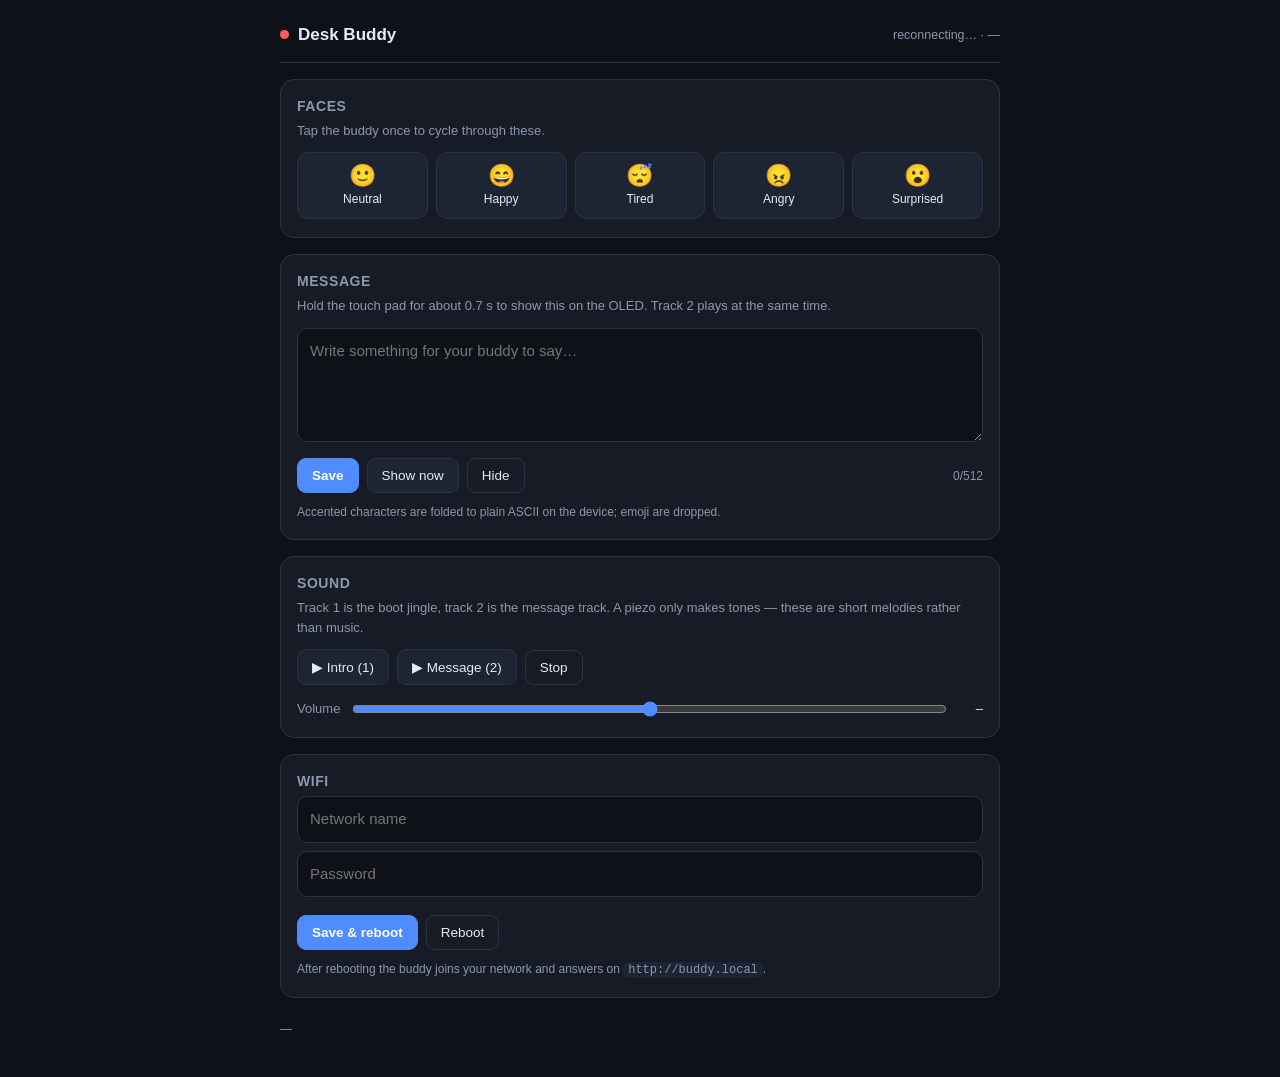
==== firmware/data/index.html @ 2a92ac39 "Desk Buddy: ESP32-C3 desk companion with a browser flasher" ====
<!DOCTYPE html>
<html lang="en">
<head>
<meta charset="utf-8">
<meta name="viewport" content="width=device-width, initial-scale=1">
<meta name="theme-color" content="#0e1117">
<title>Desk Buddy</title>
<link rel="stylesheet" href="style.css">
</head>
<body>

<header>
  <div class="brand">
    <span class="dot" id="dot"></span>
    <strong id="name">Desk Buddy</strong>
    <span class="ver" id="fw"></span>
  </div>
  <div class="meta"><span id="status">connecting…</span> &middot; <span id="ip">—</span></div>
</header>

<main>

  <section class="card">
    <h2>Faces</h2>
    <p class="hint">Tap the buddy once to cycle through these.</p>
    <div class="faces" id="faces"></div>
  </section>

  <section class="card">
    <h2>Message</h2>
    <p class="hint">Hold the touch pad for about 0.7&nbsp;s to show this on the
      OLED. Track&nbsp;2 plays at the same time.</p>
    <textarea id="msg" maxlength="512" rows="4"
      placeholder="Write something for your buddy to say…"></textarea>
    <div class="row">
      <button id="save" class="primary">Save</button>
      <button id="show">Show now</button>
      <button id="hide" class="ghost">Hide</button>
      <span class="count"><span id="count">0</span>/512</span>
    </div>
    <p class="hint small">Accented characters are folded to plain ASCII on the
      device; emoji are dropped.</p>
  </section>

  <section class="card">
    <h2>Sound</h2>
    <p class="hint">Track&nbsp;1 is the boot jingle, track&nbsp;2 is the message
      track. A piezo only makes tones &mdash; these are short melodies rather
      than music.</p>
    <div class="row">
      <button data-play="1">&#9654; Intro (1)</button>
      <button data-play="2">&#9654; Message (2)</button>
      <button id="stop" class="ghost">Stop</button>
    </div>
    <label class="slider">Volume
      <input type="range" id="vol" min="0" max="30" step="1">
      <span id="volv">–</span>
    </label>
  </section>

  <section class="card">
    <h2>WiFi</h2>
    <form id="wifi">
      <input id="ssid" placeholder="Network name" autocomplete="off">
      <input id="pass" type="password" placeholder="Password"
             autocomplete="new-password">
      <div class="row">
        <button class="primary" type="submit">Save &amp; reboot</button>
        <button type="button" id="reboot" class="ghost">Reboot</button>
      </div>
    </form>
    <p class="hint small">After rebooting the buddy joins your network and
      answers on <code>http://buddy.local</code>.</p>
  </section>

</main>

<footer>
  <span id="stat-line">—</span>
</footer>

<script src="app.js"></script>
</body>
</html>
---- firmware/data/style.css ----
:root {
  --bg: #0e1117;
  --card: #161b26;
  --card2: #1d2433;
  --line: #2a3345;
  --fg: #e6ebf5;
  --dim: #8b98ad;
  --accent: #4f8cff;
  --ok: #35d07f;
  --bad: #ff5c5c;
}

* { box-sizing: border-box; }

body {
  margin: 0;
  padding: 0 16px 40px;
  background: var(--bg);
  color: var(--fg);
  font: 15px/1.5 -apple-system, BlinkMacSystemFont, "Segoe UI", Roboto, sans-serif;
  -webkit-font-smoothing: antialiased;
}

header {
  max-width: 720px;
  margin: 0 auto;
  padding: 22px 0 14px;
  display: flex;
  flex-wrap: wrap;
  gap: 6px;
  align-items: baseline;
  justify-content: space-between;
  border-bottom: 1px solid var(--line);
}

.brand { display: flex; align-items: center; gap: 9px; font-size: 17px; }
.ver { color: var(--dim); font-size: 12px; font-weight: 400; }
.meta { color: var(--dim); font-size: 12.5px; }

.dot {
  width: 9px; height: 9px; border-radius: 50%;
  background: var(--bad);
  box-shadow: 0 0 0 0 rgba(255, 92, 92, .6);
  transition: background .2s;
}
.dot.on { background: var(--ok); box-shadow: none; }

main { max-width: 720px; margin: 0 auto; }

.card {
  background: var(--card);
  border: 1px solid var(--line);
  border-radius: 14px;
  padding: 16px 16px 18px;
  margin-top: 16px;
}

h2 { margin: 0 0 4px; font-size: 14px; letter-spacing: .04em; text-transform: uppercase; color: var(--dim); }

.hint { margin: 0 0 12px; color: var(--dim); font-size: 13px; }
.hint.small { font-size: 12px; margin: 10px 0 0; }

code { background: var(--card2); padding: 1px 5px; border-radius: 5px; font-size: 12px; }

/* ------------------------------- faces --------------------------------- */
.faces { display: grid; grid-template-columns: repeat(5, 1fr); gap: 8px; }
@media (max-width: 520px) { .faces { grid-template-columns: repeat(2, 1fr); } }

.face {
  background: var(--card2);
  border: 1px solid var(--line);
  border-radius: 11px;
  padding: 12px 6px;
  color: var(--fg);
  cursor: pointer;
  display: flex; flex-direction: column; align-items: center; gap: 5px;
  font-size: 12px;
  transition: border-color .15s, transform .08s, background .15s;
}
.face:hover { border-color: #3c4a63; }
.face:active { transform: scale(.96); }
.face .em { font-size: 22px; line-height: 1; }
.face.active { border-color: var(--accent); background: #1b2740; }

/* ------------------------------ controls -------------------------------- */
.row { display: flex; flex-wrap: wrap; gap: 8px; align-items: center; margin-top: 10px; }

button {
  background: var(--card2);
  border: 1px solid var(--line);
  color: var(--fg);
  border-radius: 9px;
  padding: 9px 14px;
  font-size: 13.5px;
  cursor: pointer;
  transition: border-color .15s, background .15s, transform .08s;
}
button:hover { border-color: #3c4a63; }
button:active { transform: scale(.97); }
button.primary { background: var(--accent); border-color: var(--accent); color: #fff; font-weight: 600; }
button.primary:hover { background: #5f97ff; }
button.ghost { background: transparent; }

textarea, input[type=text], input[type=password], #ssid, #pass {
  width: 100%;
  background: var(--bg);
  border: 1px solid var(--line);
  border-radius: 10px;
  color: var(--fg);
  padding: 11px 12px;
  font: inherit;
  resize: vertical;
}
textarea:focus, input:focus { outline: none; border-color: var(--accent); }

form#wifi { display: flex; flex-direction: column; gap: 8px; }

.count { margin-left: auto; color: var(--dim); font-size: 12px; }

.slider { display: flex; align-items: center; gap: 10px; margin-top: 14px; color: var(--dim); font-size: 13px; }
.slider input { flex: 1; accent-color: var(--accent); }
#volv { min-width: 24px; text-align: right; color: var(--fg); }

footer { max-width: 720px; margin: 22px auto 0; color: var(--dim); font-size: 12px; }
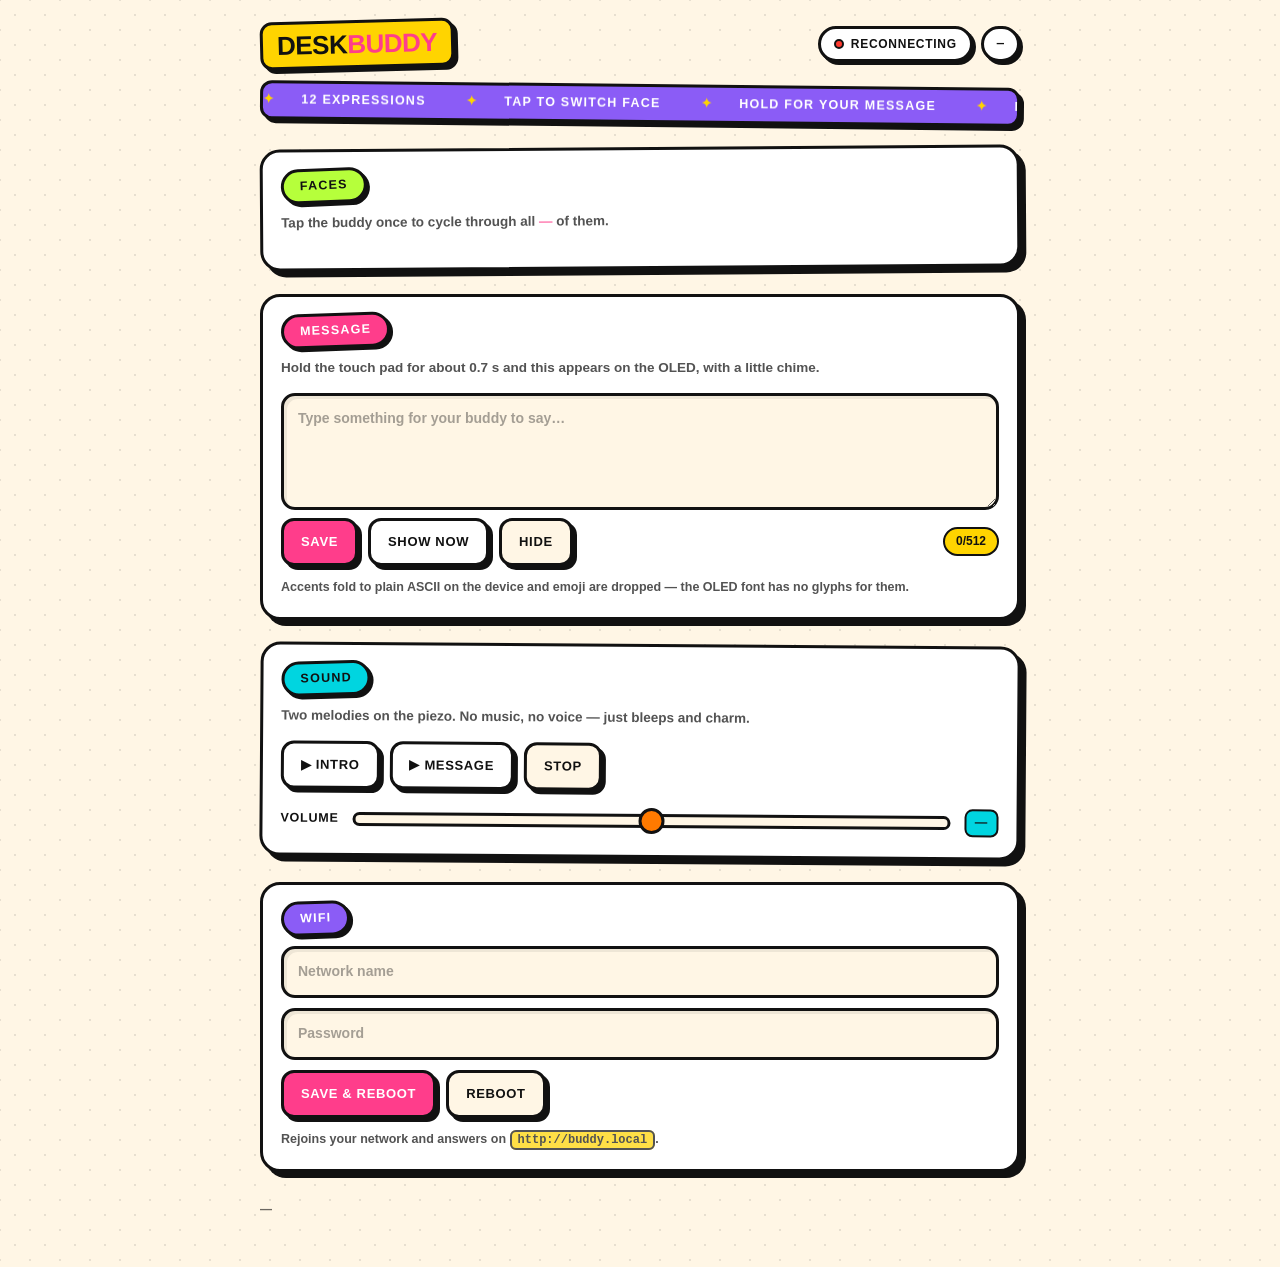
==== commit 8222794f: "12 faces and a neo-brutalist light-mode UI" ====
--- a/firmware/data/index.html
+++ b/firmware/data/index.html
@@ -3,63 +3,64 @@
 <head>
 <meta charset="utf-8">
 <meta name="viewport" content="width=device-width, initial-scale=1">
-<meta name="theme-color" content="#0e1117">
+<meta name="theme-color" content="#FFF6E5">
 <title>Desk Buddy</title>
 <link rel="stylesheet" href="style.css">
 </head>
 <body>
 
-<header>
-  <div class="brand">
-    <span class="dot" id="dot"></span>
-    <strong id="name">Desk Buddy</strong>
-    <span class="ver" id="fw"></span>
+<header class="topbar">
+  <div class="wordmark">DESK<span>BUDDY</span></div>
+  <div class="pills">
+    <span class="pill" id="status"><i class="dot" id="dot"></i><b>connecting</b></span>
+    <span class="pill mono" id="ip">&mdash;</span>
   </div>
-  <div class="meta"><span id="status">connecting…</span> &middot; <span id="ip">—</span></div>
 </header>
+
+<div class="ticker" aria-hidden="true"><div class="ticker-track" id="ticker"></div></div>
 
 <main>
 
   <section class="card">
-    <h2>Faces</h2>
-    <p class="hint">Tap the buddy once to cycle through these.</p>
+    <h2 class="tag tag--lime">Faces</h2>
+    <p class="hint">Tap the buddy once to cycle through all
+      <b id="faceTotal">&mdash;</b> of them.</p>
     <div class="faces" id="faces"></div>
   </section>
 
   <section class="card">
-    <h2>Message</h2>
-    <p class="hint">Hold the touch pad for about 0.7&nbsp;s to show this on the
-      OLED. Track&nbsp;2 plays at the same time.</p>
+    <h2 class="tag tag--pink">Message</h2>
+    <p class="hint">Hold the touch pad for about 0.7&nbsp;s and this appears on
+      the OLED, with a little chime.</p>
     <textarea id="msg" maxlength="512" rows="4"
-      placeholder="Write something for your buddy to say…"></textarea>
+      placeholder="Type something for your buddy to say&hellip;"></textarea>
     <div class="row">
       <button id="save" class="primary">Save</button>
       <button id="show">Show now</button>
       <button id="hide" class="ghost">Hide</button>
-      <span class="count"><span id="count">0</span>/512</span>
+      <span class="counter"><span id="count">0</span>/512</span>
     </div>
-    <p class="hint small">Accented characters are folded to plain ASCII on the
-      device; emoji are dropped.</p>
+    <p class="hint small">Accents fold to plain ASCII on the device and emoji
+      are dropped &mdash; the OLED font has no glyphs for them.</p>
   </section>
 
   <section class="card">
-    <h2>Sound</h2>
-    <p class="hint">Track&nbsp;1 is the boot jingle, track&nbsp;2 is the message
-      track. A piezo only makes tones &mdash; these are short melodies rather
-      than music.</p>
+    <h2 class="tag tag--cyan">Sound</h2>
+    <p class="hint">Two melodies on the piezo. No music, no voice &mdash; just
+      bleeps and charm.</p>
     <div class="row">
-      <button data-play="1">&#9654; Intro (1)</button>
-      <button data-play="2">&#9654; Message (2)</button>
+      <button data-play="1">&#9654; Intro</button>
+      <button data-play="2">&#9654; Message</button>
       <button id="stop" class="ghost">Stop</button>
     </div>
-    <label class="slider">Volume
+    <label class="slider" for="vol">Volume
       <input type="range" id="vol" min="0" max="30" step="1">
-      <span id="volv">–</span>
+      <output id="volv" for="vol">&mdash;</output>
     </label>
   </section>
 
   <section class="card">
-    <h2>WiFi</h2>
+    <h2 class="tag tag--violet">WiFi</h2>
     <form id="wifi">
       <input id="ssid" placeholder="Network name" autocomplete="off">
       <input id="pass" type="password" placeholder="Password"
@@ -69,15 +70,13 @@
         <button type="button" id="reboot" class="ghost">Reboot</button>
       </div>
     </form>
-    <p class="hint small">After rebooting the buddy joins your network and
-      answers on <code>http://buddy.local</code>.</p>
+    <p class="hint small">Rejoins your network and answers on
+      <code>http://buddy.local</code>.</p>
   </section>
 
 </main>
 
-<footer>
-  <span id="stat-line">—</span>
-</footer>
+<footer><span id="stat-line">&mdash;</span></footer>
 
 <script src="app.js"></script>
 </body>
--- a/firmware/data/style.css
+++ b/firmware/data/style.css
@@ -1,124 +1,331 @@
+/* ===========================================================================
+   Desk Buddy control panel
+   Light-mode maximalism: cream paper, 3px black borders, hard offset shadows
+   and saturated colour blocks. No blur, no subtlety.
+   =========================================================================== */
+
 :root {
-  --bg: #0e1117;
-  --card: #161b26;
-  --card2: #1d2433;
-  --line: #2a3345;
-  --fg: #e6ebf5;
-  --dim: #8b98ad;
-  --accent: #4f8cff;
-  --ok: #35d07f;
-  --bad: #ff5c5c;
+  --ink:     #111111;
+  --paper:   #FFF6E5;
+  --pink:    #FF3D8B;
+  --blue:    #2F6BFF;
+  --lime:    #B6FF3B;
+  --yellow:  #FFD400;
+  --orange:  #FF7A00;
+  --violet:  #8B5CF6;
+  --cyan:    #00D5E0;
+  --red:     #FF3B30;
+  --teal:    #00B894;
+
+  --shadow:    6px 6px 0 var(--ink);
+  --shadow-sm: 4px 4px 0 var(--ink);
+  --border:    3px solid var(--ink);
 }
 
 * { box-sizing: border-box; }
+
+html { -webkit-text-size-adjust: 100%; }
 
 body {
   margin: 0;
-  padding: 0 16px 40px;
-  background: var(--bg);
-  color: var(--fg);
-  font: 15px/1.5 -apple-system, BlinkMacSystemFont, "Segoe UI", Roboto, sans-serif;
-  -webkit-font-smoothing: antialiased;
-}
-
-header {
-  max-width: 720px;
+  padding: 0 16px 48px;
+  color: var(--ink);
+  font: 16px/1.55 ui-rounded, "Nunito", "Trebuchet MS", -apple-system,
+        BlinkMacSystemFont, "Segoe UI", Roboto, sans-serif;
+  background-color: var(--paper);
+  background-image:
+    radial-gradient(rgba(17, 17, 17, .10) 1.3px, transparent 1.3px),
+    radial-gradient(rgba(17, 17, 17, .10) 1.3px, transparent 1.3px);
+  background-size: 30px 30px;
+  background-position: 0 0, 15px 15px;
+}
+
+/* ------------------------------- top bar -------------------------------- */
+.topbar {
+  max-width: 760px;
   margin: 0 auto;
-  padding: 22px 0 14px;
+  padding: 20px 0 16px;
   display: flex;
   flex-wrap: wrap;
+  gap: 12px;
+  align-items: center;
+  justify-content: space-between;
+}
+
+.wordmark {
+  font-size: 26px;
+  font-weight: 900;
+  letter-spacing: -.02em;
+  line-height: 1;
+  padding: 8px 14px;
+  background: var(--yellow);
+  border: var(--border);
+  border-radius: 12px;
+  box-shadow: var(--shadow-sm);
+  transform: rotate(-1.5deg);
+}
+.wordmark span { color: var(--pink); }
+
+.pills { display: flex; gap: 8px; flex-wrap: wrap; }
+
+.pill {
+  display: inline-flex;
+  align-items: center;
+  gap: 7px;
+  padding: 6px 13px;
+  font-size: 12px;
+  font-weight: 800;
+  text-transform: uppercase;
+  letter-spacing: .06em;
+  background: #fff;
+  border: var(--border);
+  border-radius: 999px;
+  box-shadow: 3px 3px 0 var(--ink);
+}
+.pill.mono { font-family: ui-monospace, "SF Mono", Menlo, monospace; letter-spacing: 0; text-transform: none; }
+
+.dot {
+  width: 10px; height: 10px;
+  border-radius: 50%;
+  background: var(--red);
+  border: 2px solid var(--ink);
+}
+.dot.on { background: var(--lime); }
+
+/* ------------------------------- ticker --------------------------------- */
+.ticker {
+  max-width: 760px;
+  margin: 0 auto 4px;
+  overflow: hidden;
+  background: var(--violet);
+  border: var(--border);
+  border-radius: 12px;
+  box-shadow: var(--shadow-sm);
+  transform: rotate(.6deg);
+}
+.ticker-track {
+  display: inline-flex;
+  gap: 26px;
+  padding: 7px 0;
+  white-space: nowrap;
+  font-weight: 900;
+  font-size: 12.5px;
+  letter-spacing: .1em;
+  text-transform: uppercase;
+  color: #fff;
+  animation: slide 26s linear infinite;
+  will-change: transform;
+}
+.ticker-track b { color: var(--yellow); }
+@keyframes slide {
+  from { transform: translateX(0); }
+  to   { transform: translateX(-50%); }
+}
+@media (prefers-reduced-motion: reduce) {
+  .ticker-track { animation: none; }
+}
+
+/* -------------------------------- cards --------------------------------- */
+main { max-width: 760px; margin: 0 auto; }
+
+.card {
+  position: relative;
+  background: #fff;
+  border: var(--border);
+  border-radius: 20px;
+  box-shadow: var(--shadow);
+  padding: 16px 18px 20px;
+  margin-top: 24px;
+}
+.card:nth-of-type(1) { transform: rotate(-.4deg); }
+.card:nth-of-type(3) { transform: rotate(.4deg); }
+
+.tag {
+  display: inline-block;
+  margin: 0 0 10px;
+  padding: 5px 16px;
+  font-size: 12.5px;
+  font-weight: 900;
+  text-transform: uppercase;
+  letter-spacing: .1em;
+  color: var(--ink);
+  border: var(--border);
+  border-radius: 999px;
+  box-shadow: 3px 3px 0 var(--ink);
+  transform: rotate(-2deg);
+}
+.tag--lime   { background: var(--lime); }
+.tag--pink   { background: var(--pink); color: #fff; }
+.tag--cyan   { background: var(--cyan); }
+.tag--violet { background: var(--violet); color: #fff; }
+
+.hint { margin: 0 0 14px; font-size: 13.5px; font-weight: 600; opacity: .72; }
+.hint.small { font-size: 12.5px; margin: 12px 0 0; }
+.hint b { color: var(--pink); }
+
+code {
+  background: var(--yellow);
+  border: 2px solid var(--ink);
+  border-radius: 6px;
+  padding: 1px 6px;
+  font-size: 12px;
+  font-weight: 700;
+}
+
+/* -------------------------------- faces --------------------------------- */
+.faces {
+  display: grid;
+  grid-template-columns: repeat(auto-fill, minmax(104px, 1fr));
+  gap: 12px;
+}
+
+.face {
+  position: relative;
+  display: flex;
+  flex-direction: column;
+  align-items: center;
   gap: 6px;
-  align-items: baseline;
-  justify-content: space-between;
-  border-bottom: 1px solid var(--line);
-}
-
-.brand { display: flex; align-items: center; gap: 9px; font-size: 17px; }
-.ver { color: var(--dim); font-size: 12px; font-weight: 400; }
-.meta { color: var(--dim); font-size: 12.5px; }
-
-.dot {
-  width: 9px; height: 9px; border-radius: 50%;
-  background: var(--bad);
-  box-shadow: 0 0 0 0 rgba(255, 92, 92, .6);
-  transition: background .2s;
-}
-.dot.on { background: var(--ok); box-shadow: none; }
-
-main { max-width: 720px; margin: 0 auto; }
-
-.card {
-  background: var(--card);
-  border: 1px solid var(--line);
+  padding: 12px 8px 10px;
+  font: inherit;
+  font-size: 11px;
+  font-weight: 900;
+  text-transform: uppercase;
+  letter-spacing: .05em;
+  border: var(--border);
+  border-radius: 15px;
+  box-shadow: var(--shadow-sm);
+  cursor: pointer;
+  transition: transform .07s ease, box-shadow .07s ease;
+}
+.face .em { font-size: 27px; line-height: 1; }
+.face:hover { transform: translate(-1px, -1px); box-shadow: 5px 5px 0 var(--ink); }
+.face:active { transform: translate(4px, 4px); box-shadow: 0 0 0 var(--ink); }
+.face.active {
+  outline: 4px solid var(--ink);
+  outline-offset: 3px;
+}
+.face.active::after {
+  content: "ON";
+  position: absolute;
+  top: -11px;
+  right: -11px;
+  background: var(--ink);
+  color: #fff;
+  font-size: 9px;
+  letter-spacing: .12em;
+  padding: 2px 7px;
+  border-radius: 999px;
+  border: 2px solid var(--paper);
+}
+
+/* ------------------------------ controls -------------------------------- */
+.row { display: flex; flex-wrap: wrap; gap: 10px; align-items: center; }
+
+button {
+  font: inherit;
+  font-size: 13px;
+  font-weight: 900;
+  text-transform: uppercase;
+  letter-spacing: .05em;
+  padding: 11px 17px;
+  color: var(--ink);
+  background: #fff;
+  border: var(--border);
+  border-radius: 13px;
+  box-shadow: var(--shadow-sm);
+  cursor: pointer;
+  transition: transform .07s ease, box-shadow .07s ease, background .12s;
+}
+button:hover { background: var(--lime); }
+button:active { transform: translate(4px, 4px); box-shadow: 0 0 0 var(--ink); }
+
+button.primary { background: var(--pink); color: #fff; }
+button.primary:hover { background: var(--orange); }
+button.ghost { background: var(--paper); }
+button.ghost:hover { background: var(--cyan); }
+
+textarea, input[type="text"], input[type="password"], #ssid, #pass {
+  width: 100%;
+  font: inherit;
+  font-weight: 700;
+  font-size: 14px;
+  color: var(--ink);
+  background: var(--paper);
+  border: var(--border);
   border-radius: 14px;
-  padding: 16px 16px 18px;
+  padding: 12px 14px;
+  box-shadow: inset 3px 3px 0 rgba(17, 17, 17, .07);
+}
+textarea { resize: vertical; min-height: 92px; }
+textarea:focus, input:focus {
+  outline: none;
+  background: #fff;
+  box-shadow: 3px 3px 0 var(--pink);
+}
+::placeholder { color: rgba(17, 17, 17, .38); font-weight: 700; }
+
+form#wifi { display: flex; flex-direction: column; gap: 10px; }
+
+.counter {
+  margin-left: auto;
+  font-size: 12px;
+  font-weight: 900;
+  background: var(--yellow);
+  border: 2px solid var(--ink);
+  border-radius: 999px;
+  padding: 3px 11px;
+}
+
+.slider {
+  display: flex;
+  align-items: center;
+  gap: 12px;
   margin-top: 16px;
-}
-
-h2 { margin: 0 0 4px; font-size: 14px; letter-spacing: .04em; text-transform: uppercase; color: var(--dim); }
-
-.hint { margin: 0 0 12px; color: var(--dim); font-size: 13px; }
-.hint.small { font-size: 12px; margin: 10px 0 0; }
-
-code { background: var(--card2); padding: 1px 5px; border-radius: 5px; font-size: 12px; }
-
-/* ------------------------------- faces --------------------------------- */
-.faces { display: grid; grid-template-columns: repeat(5, 1fr); gap: 8px; }
-@media (max-width: 520px) { .faces { grid-template-columns: repeat(2, 1fr); } }
-
-.face {
-  background: var(--card2);
-  border: 1px solid var(--line);
-  border-radius: 11px;
-  padding: 12px 6px;
-  color: var(--fg);
+  font-size: 12.5px;
+  font-weight: 900;
+  text-transform: uppercase;
+  letter-spacing: .06em;
+}
+.slider input[type="range"] {
+  flex: 1;
+  height: 14px;
+  -webkit-appearance: none;
+  appearance: none;
+  background: var(--paper);
+  border: var(--border);
+  border-radius: 999px;
+}
+.slider input[type="range"]::-webkit-slider-thumb {
+  -webkit-appearance: none;
+  width: 26px; height: 26px;
+  border-radius: 50%;
+  background: var(--orange);
+  border: var(--border);
   cursor: pointer;
-  display: flex; flex-direction: column; align-items: center; gap: 5px;
+}
+.slider input[type="range"]::-moz-range-thumb {
+  width: 22px; height: 22px;
+  border-radius: 50%;
+  background: var(--orange);
+  border: var(--border);
+  cursor: pointer;
+}
+output#volv {
+  min-width: 34px;
+  text-align: center;
+  background: var(--cyan);
+  border: 2px solid var(--ink);
+  border-radius: 8px;
+  padding: 2px 0;
+}
+
+/* -------------------------------- footer -------------------------------- */
+footer {
+  max-width: 760px;
+  margin: 28px auto 0;
   font-size: 12px;
-  transition: border-color .15s, transform .08s, background .15s;
-}
-.face:hover { border-color: #3c4a63; }
-.face:active { transform: scale(.96); }
-.face .em { font-size: 22px; line-height: 1; }
-.face.active { border-color: var(--accent); background: #1b2740; }
-
-/* ------------------------------ controls -------------------------------- */
-.row { display: flex; flex-wrap: wrap; gap: 8px; align-items: center; margin-top: 10px; }
-
-button {
-  background: var(--card2);
-  border: 1px solid var(--line);
-  color: var(--fg);
-  border-radius: 9px;
-  padding: 9px 14px;
-  font-size: 13.5px;
-  cursor: pointer;
-  transition: border-color .15s, background .15s, transform .08s;
-}
-button:hover { border-color: #3c4a63; }
-button:active { transform: scale(.97); }
-button.primary { background: var(--accent); border-color: var(--accent); color: #fff; font-weight: 600; }
-button.primary:hover { background: #5f97ff; }
-button.ghost { background: transparent; }
-
-textarea, input[type=text], input[type=password], #ssid, #pass {
-  width: 100%;
-  background: var(--bg);
-  border: 1px solid var(--line);
-  border-radius: 10px;
-  color: var(--fg);
-  padding: 11px 12px;
-  font: inherit;
-  resize: vertical;
-}
-textarea:focus, input:focus { outline: none; border-color: var(--accent); }
-
-form#wifi { display: flex; flex-direction: column; gap: 8px; }
-
-.count { margin-left: auto; color: var(--dim); font-size: 12px; }
-
-.slider { display: flex; align-items: center; gap: 10px; margin-top: 14px; color: var(--dim); font-size: 13px; }
-.slider input { flex: 1; accent-color: var(--accent); }
-#volv { min-width: 24px; text-align: right; color: var(--fg); }
-
-footer { max-width: 720px; margin: 22px auto 0; color: var(--dim); font-size: 12px; }
+  font-weight: 800;
+  text-transform: uppercase;
+  letter-spacing: .07em;
+  opacity: .62;
+}
